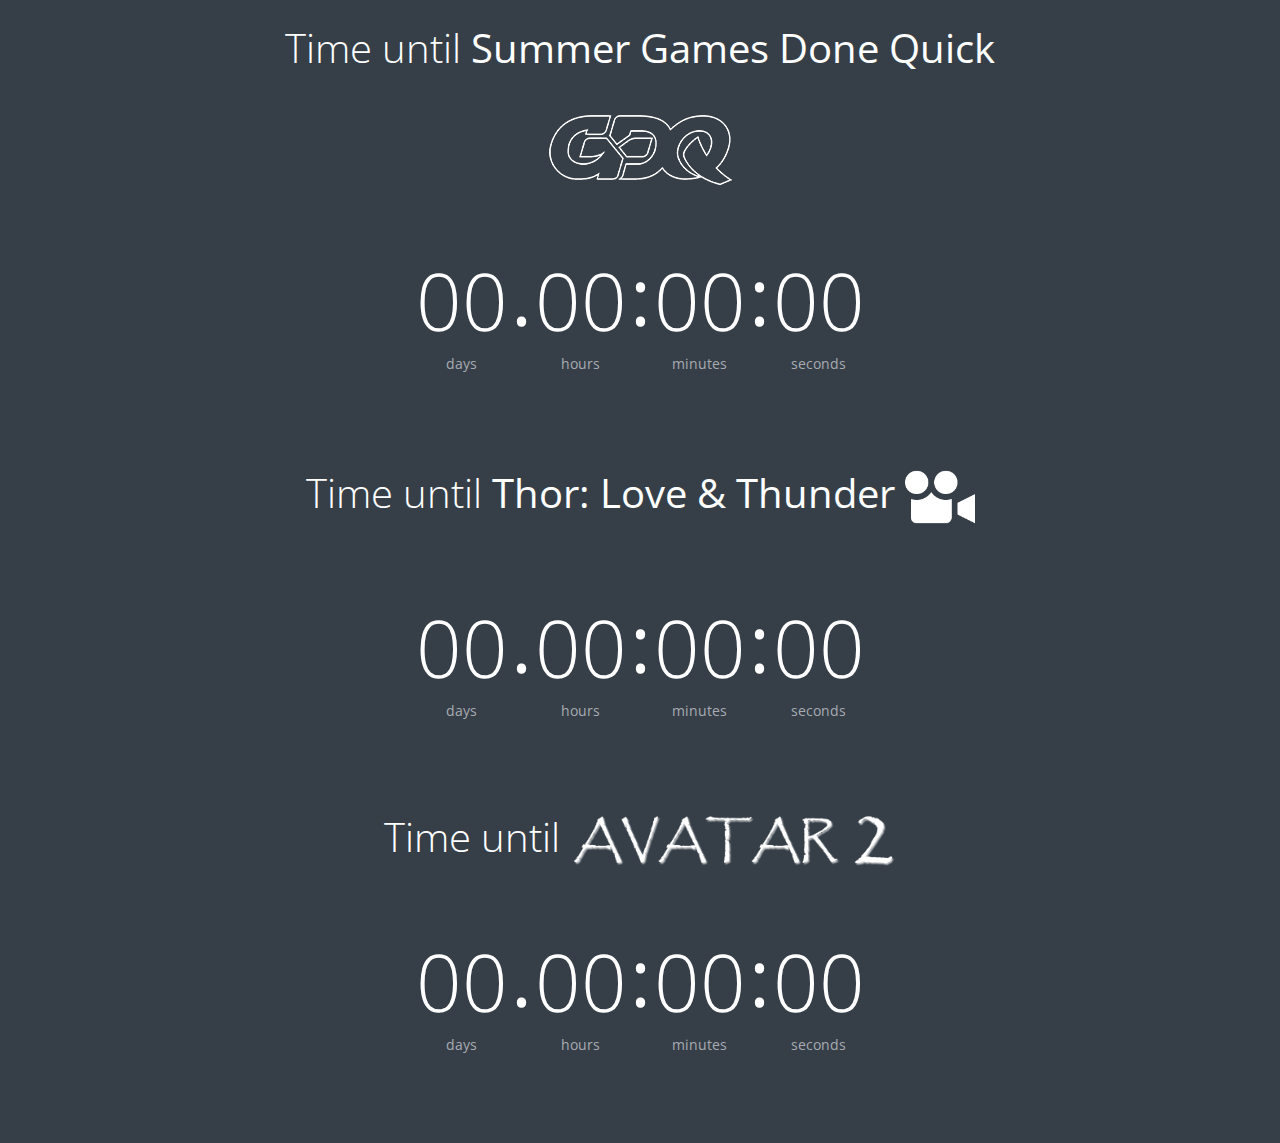
==== countdown/index.html @ e1fc38dd "Update index.html" ====
<html lang="en">
	<head>
		<meta charset="UTF-8">
		<title>This is the countdown</title>
		<link rel="stylesheet" type="text/css" href="theme.css">
	</head>
<body>
	
<!--Countdown 2-->
<p class="title">Time until <strong>Summer Games Done Quick</strong> <p/>
	<p class="title"><img src="images\gdq.png" height="70" align="center"></p>
	 <ul class="countdown2">
        <li>
            <span class="days">00</span>
            <p class="days_ref">days</p>
        </li>
        <li class="seperator">.</li>
        <li>
            <span class="hours">00</span>
            <p class="hours_ref">hours</p>
        </li>
        <li class="seperator">:</li>
        <li>
            <span class="minutes">00</span>
            <p class="minutes_ref">minutes</p>
        </li>
        <li class="seperator">:</li>
        <li>
            <span class="seconds">00</span>
            <p class="seconds_ref">seconds</p>
        </li>
    </ul>

    <script type="text/javascript">
        $('.countdown1').downCount({
            date: '06/26/2023 12:00:00',
            offset: -7
        });
    </script>
<!--End Countdown 2-->
	
<!--Countdown 1-->
	<p class="title">Time until <strong>Thor: Love & Thunder </strong><img src="images\movie.png" height="70" align="center" style="vertical-align:middle"></p>
    <ul class="countdown1">
        <li>
            <span class="days">00</span>
            <p class="days_ref">days</p>
        </li>
        <li class="seperator">.</li>
        <li>
            <span class="hours">00</span>
            <p class="hours_ref">hours</p>
        </li>
        <li class="seperator">:</li>
        <li>
            <span class="minutes">00</span>
            <p class="minutes_ref">minutes</p>
        </li>
        <li class="seperator">:</li>
        <li>
            <span class="seconds">00</span>
            <p class="seconds_ref">seconds</p>
        </li>
    </ul>

    <script type="text/javascript" src="https://ajax.googleapis.com/ajax/libs/jquery/1.9.1/jquery.min.js"></script>
    <script type="text/javascript" src="jquery.downCount.js"></script>

    <script type="text/javascript">
        $('.countdown1').downCount({
            date: '07/08/2022 13:00:00',
            offset: -7
        });
    </script>
<!--End Countdown 1-->
	
<!--Countdown 4-->
	<p class="title">Time until <img src="images\avatar2.png" height="50" align="center" style="vertical-align:middle"></P>
	 <ul class="countdown4">
        <li>
            <span class="days">00</span>
            <p class="days_ref">days</p>
        </li>
        <li class="seperator">.</li>
        <li>
            <span class="hours">00</span>
            <p class="hours_ref">hours</p>
        </li>
        <li class="seperator">:</li>
        <li>
            <span class="minutes">00</span>
            <p class="minutes_ref">minutes</p>
        </li>
        <li class="seperator">:</li>
        <li>
            <span class="seconds">00</span>
            <p class="seconds_ref">seconds</p>
        </li>
    </ul>

    <script type="text/javascript">
        $('.countdown4').downCount({
            date: '12/16/2022 12:00:00',
            offset: -7
        });
    </script>
<!--End Countdown 4-->
	
<!--Countdown 3-->
<!--disabled
	<p class="title">Time until <img src="images\eurovision.png" height="70" align="center" style="vertical-align:middle"> 2022</P>
	 <ul class="countdown3">
        <li>
            <span class="days">00</span>
            <p class="days_ref">days</p>
        </li>
        <li class="seperator">.</li>
        <li>
            <span class="hours">00</span>
            <p class="hours_ref">hours</p>
        </li>
        <li class="seperator">:</li>
        <li>
            <span class="minutes">00</span>
            <p class="minutes_ref">minutes</p>
        </li>
        <li class="seperator">:</li>
        <li>
            <span class="seconds">00</span>
            <p class="seconds_ref">seconds</p>
        </li>
    </ul>

    <script type="text/javascript">
        $('.countdown3').downCount({
            date: '05/10/2022 08:00:00',
            offset: -7
        });
    </script>
<!--End Countdown 3-->

<!--Countdown 5-->
<!--disabled
	<p class="title">Time until <strong>Winter Olympics</strong><p/>
	<p class="title"><img src="images\Winter_Olympics.png" height="70" align="center"></p>
	 <ul class="countdown5">
        <li>
            <span class="days">00</span>
            <p class="days_ref">days</p>
        </li>
        <li class="seperator">.</li>
        <li>
            <span class="hours">00</span>
            <p class="hours_ref">hours</p>
        </li>
        <li class="seperator">:</li>
        <li>
            <span class="minutes">00</span>
            <p class="minutes_ref">minutes</p>
        </li>
        <li class="seperator">:</li>
        <li>
            <span class="seconds">00</span>
            <p class="seconds_ref">seconds</p>
        </li>
    </ul>

    <script type="text/javascript">
        $('.countdown5').downCount({
            date: '04/04/2022 12:00:00',
            offset: -7
        });
    </script>
<!--End Countdown 5-->	


</body>
</html>
---- countdown/theme.css ----
@import url(https://fonts.googleapis.com/css?family=Open+Sans:300,400);

            body {
                background: #363f48;
                color: white;
                font: normal 12px 'Open Sans', sans-serif;
                margin-top: 20px;
            }
			
			p.title {
			    font-size:40px;
                font-weight: 200;
				text-align: center;
			}
			
	/* Countdown 1 */

            ul.countdown1 {
                list-style: none;
                margin: 75px 0;
                padding: 0;
                display: block;
                text-align: center;
            }

            ul.countdown1 li {
                display: inline-block;
            }

            ul.countdown1 li span {
                font-size: 80px;
                font-weight: 300;
                line-height: 80px;
            }

            ul.countdown1 li.seperator {
                font-size: 80px;
                line-height: 70px;
                vertical-align: top;
            }

            ul.countdown1 li p {
                color: #a7abb1;
                font-size: 14px;
            }
			
	/* Countdown 2 */
			
			ul.countdown2 {
                list-style: none;
                margin: 75px 0;
                padding: 0;
                display: block;
                text-align: center;
            }

            ul.countdown2 li {
                display: inline-block;
            }

            ul.countdown2 li span {
                font-size: 80px;
                font-weight: 300;
                line-height: 80px;
            }

            ul.countdown2 li.seperator {
                font-size: 80px;
                line-height: 70px;
                vertical-align: top;
            }

            ul.countdown2 li p {
                color: #a7abb1;
                font-size: 14px;
            }
			
	/* Countdown 3 */
			
			ul.countdown3 {
                list-style: none;
                margin: 75px 0;
                padding: 0;
                display: block;
                text-align: center;
            }

            ul.countdown3 li {
                display: inline-block;
            }

            ul.countdown3 li span {
                font-size: 80px;
                font-weight: 300;
                line-height: 80px;
            }

            ul.countdown3 li.seperator {
                font-size: 80px;
                line-height: 70px;
                vertical-align: top;
            }

            ul.countdown3 li p {
                color: #a7abb1;
                font-size: 14px;
            }
			
	/* Countdown 4 */
			
			ul.countdown4 {
                list-style: none;
                margin: 75px 0;
                padding: 0;
                display: block;
                text-align: center;
            }

            ul.countdown4 li {
                display: inline-block;
            }

            ul.countdown4 li span {
                font-size: 80px;
                font-weight: 300;
                line-height: 80px;
            }

            ul.countdown4 li.seperator {
                font-size: 80px;
                line-height: 70px;
                vertical-align: top;
            }

            ul.countdown4 li p {
                color: #a7abb1;
                font-size: 14px;
            }
			

            a {
                color: #76949F;
                text-decoration: none;
            }

            a:hover {
                text-decoration: underline;
            }

            .btn {
                background: #f56c4c;
                margin: 40px auto;
                padding: 12px;
                display: block;
                width: 100px;
                color: white;
                text-align: center;
                text-transform: uppercase;
                font-weight: bold;
                text-decoration: none;
                -webkit-border-radius: 2px;
                   -moz-border-radius: 2px;
                        border-radius: 2px;
            }

            .btn:hover {
                text-decoration: none;
                opacity: .7;
            }
			
/* Countdown 5 */
			
			ul.countdown5 {
                list-style: none;
                margin: 75px 0;
                padding: 0;
                display: block;
                text-align: center;
            }

            ul.countdown5 li {
                display: inline-block;
            }

            ul.countdown5 li span {
                font-size: 80px;
                font-weight: 300;
                line-height: 80px;
            }

            ul.countdown5 li.seperator {
                font-size: 80px;
                line-height: 70px;
                vertical-align: top;
            }

            ul.countdown5 li p {
                color: #a7abb1;
                font-size: 14px;
            }
			

            a {
                color: #76949F;
                text-decoration: none;
            }

            a:hover {
                text-decoration: underline;
            }

            .btn {
                background: #f56c4c;
                margin: 40px auto;
                padding: 12px;
                display: block;
                width: 100px;
                color: white;
                text-align: center;
                text-transform: uppercase;
                font-weight: bold;
                text-decoration: none;
                -webkit-border-radius: 2px;
                   -moz-border-radius: 2px;
                        border-radius: 2px;
            }

            .btn:hover {
                text-decoration: none;
                opacity: .7;
            }
			
/* Countdown 6 */
			
			ul.countdown6 {
                list-style: none;
                margin: 75px 0;
                padding: 0;
                display: block;
                text-align: center;
            }

            ul.countdown6 li {
                display: inline-block;
            }

            ul.countdown6 li span {
                font-size: 80px;
                font-weight: 300;
                line-height: 80px;
            }

            ul.countdown6 li.seperator {
                font-size: 80px;
                line-height: 70px;
                vertical-align: top;
            }

            ul.countdown6 li p {
                color: #a7abb1;
                font-size: 14px;
            }
			

            a {
                color: #76949F;
                text-decoration: none;
            }

            a:hover {
                text-decoration: underline;
            }

            .btn {
                background: #f56c4c;
                margin: 40px auto;
                padding: 12px;
                display: block;
                width: 100px;
                color: white;
                text-align: center;
                text-transform: uppercase;
                font-weight: bold;
                text-decoration: none;
                -webkit-border-radius: 2px;
                   -moz-border-radius: 2px;
                        border-radius: 2px;
            }

            .btn:hover {
                text-decoration: none;
                opacity: .7;
            }
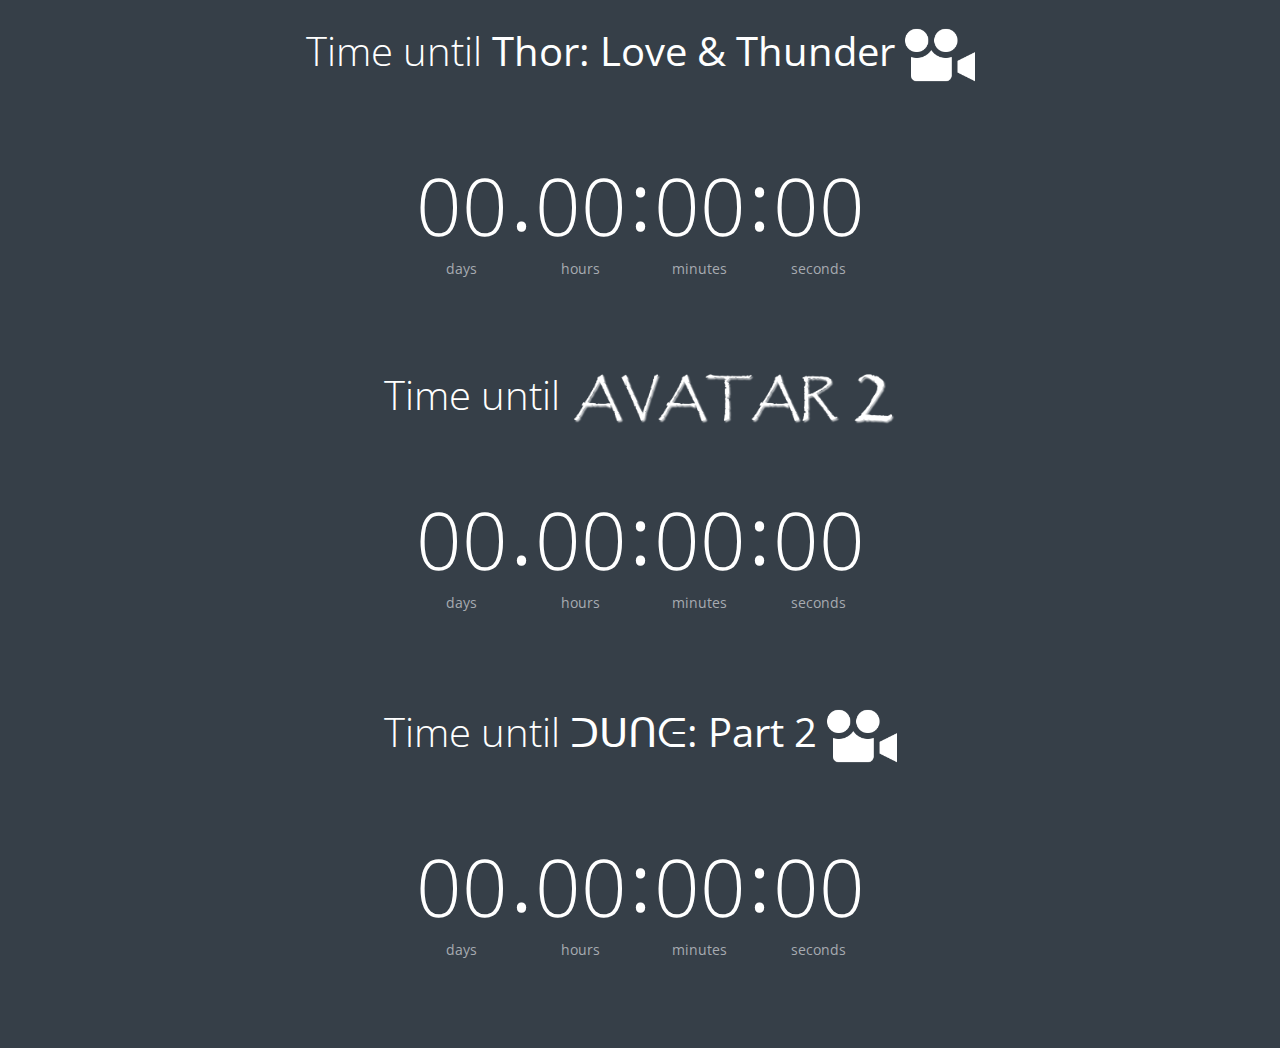
==== commit 232dcf2f: "Update index.html" ====
--- a/countdown/index.html
+++ b/countdown/index.html
@@ -7,7 +7,7 @@
 <body>
 	
 <!--Countdown 2-->
-<p class="title">Time until <strong>Summer Games Done Quick</strong> <p/>
+<!--<p class="title">Time until <strong>Summer Games Done Quick</strong> <p/>
 	<p class="title"><img src="images\gdq.png" height="70" align="center"></p>
 	 <ul class="countdown2">
         <li>
@@ -36,7 +36,7 @@
             date: '06/26/2023 12:00:00',
             offset: -7
         });
-    </script>
+    </script>-->
 <!--End Countdown 2-->
 	
 <!--Countdown 1-->
@@ -107,8 +107,7 @@
 <!--End Countdown 4-->
 	
 <!--Countdown 3-->
-<!--disabled
-	<p class="title">Time until <img src="images\eurovision.png" height="70" align="center" style="vertical-align:middle"> 2022</P>
+	<p class="title">Time until <strong>ᑐᑌᑎᕮ: Part 2</strong> <img src="images\movie.png" height="70" align="center" style="vertical-align:middle"></P>
 	 <ul class="countdown3">
         <li>
             <span class="days">00</span>
@@ -133,7 +132,7 @@
 
     <script type="text/javascript">
         $('.countdown3').downCount({
-            date: '05/10/2022 08:00:00',
+            date: '11/17/2023 08:00:00',
             offset: -7
         });
     </script>
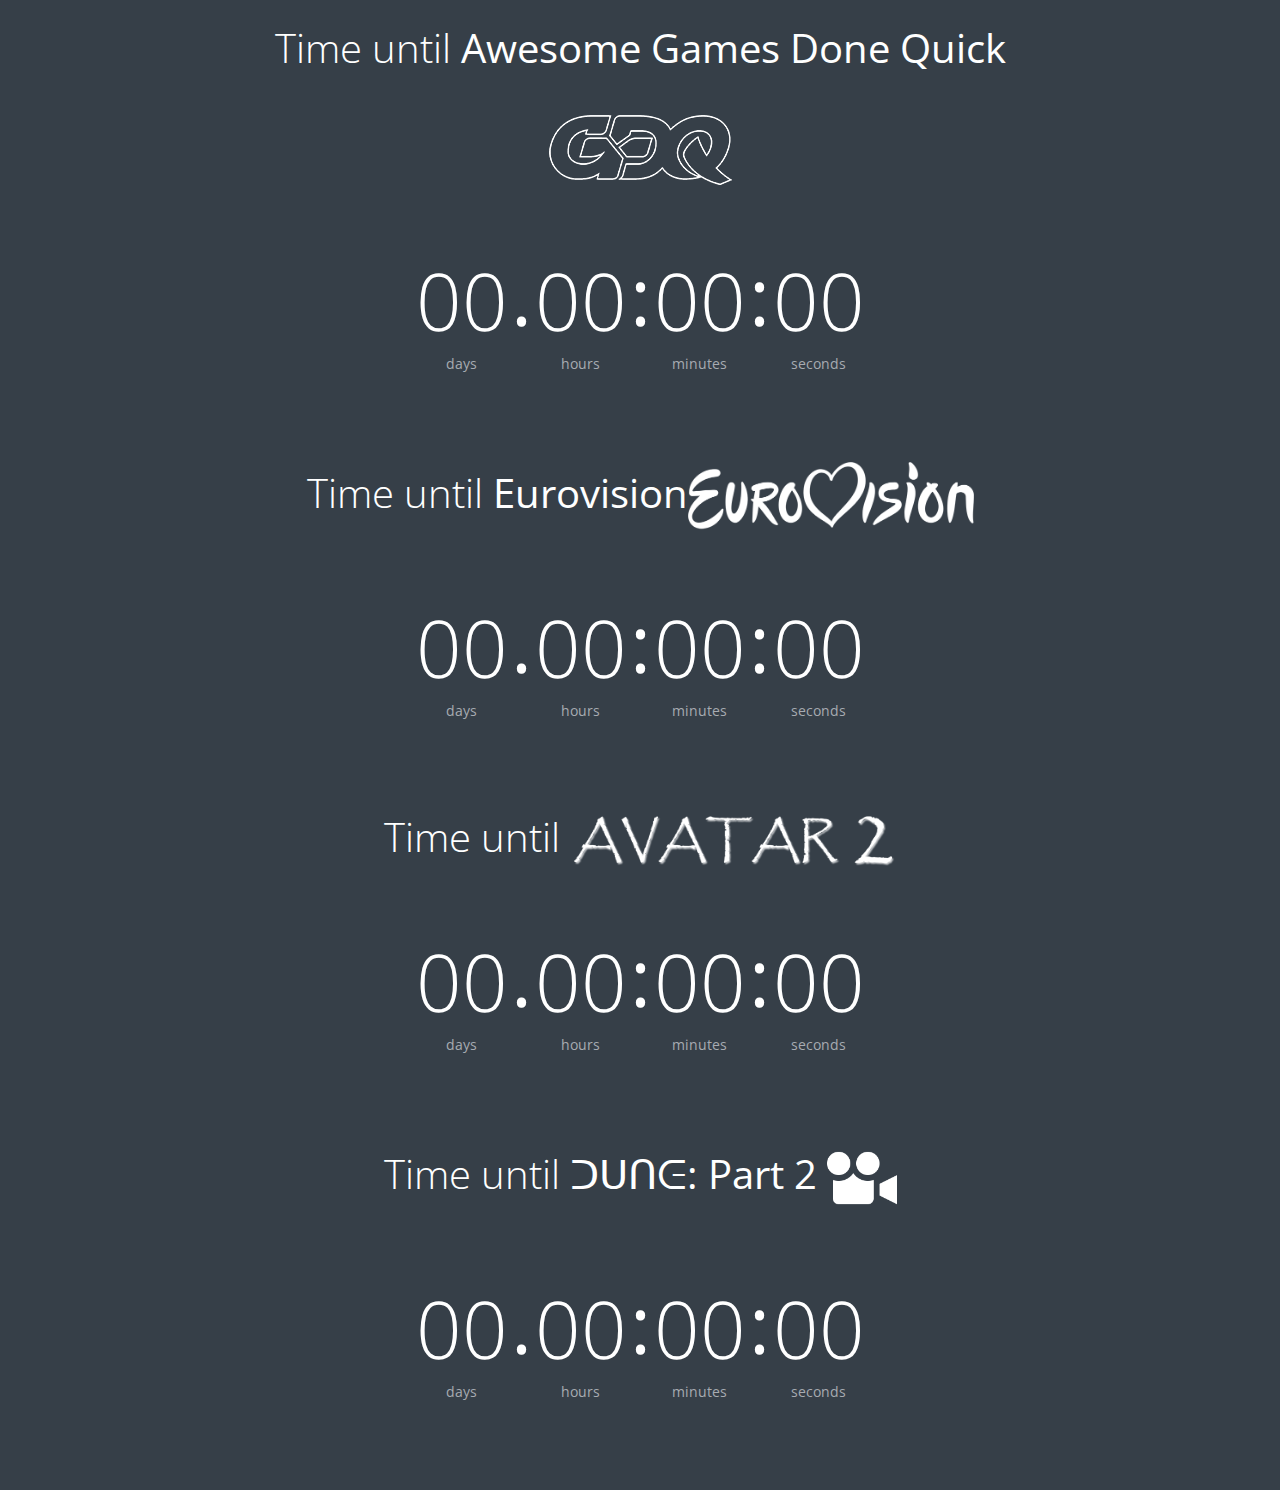
==== commit 99b698e9: "Update index.html" ====
--- a/countdown/index.html
+++ b/countdown/index.html
@@ -7,7 +7,7 @@
 <body>
 	
 <!--Countdown 2-->
-<!--<p class="title">Time until <strong>Summer Games Done Quick</strong> <p/>
+<p class="title">Time until <strong>Awesome Games Done Quick</strong> <p/>
 	<p class="title"><img src="images\gdq.png" height="70" align="center"></p>
 	 <ul class="countdown2">
         <li>
@@ -33,14 +33,14 @@
 
     <script type="text/javascript">
         $('.countdown1').downCount({
-            date: '06/26/2023 12:00:00',
+            date: '01/08/2023 12:00:00',
             offset: -7
         });
-    </script>-->
+    </script>
 <!--End Countdown 2-->
 	
 <!--Countdown 1-->
-	<p class="title">Time until <strong>Thor: Love & Thunder </strong><img src="images\movie.png" height="70" align="center" style="vertical-align:middle"></p>
+	<p class="title">Time until <strong>Eurovision</strong><img src="images\eurovision.png" height="70" align="center" style="vertical-align:middle"></p>
     <ul class="countdown1">
         <li>
             <span class="days">00</span>
@@ -68,7 +68,7 @@
 
     <script type="text/javascript">
         $('.countdown1').downCount({
-            date: '07/08/2022 13:00:00',
+            date: '05/01/2023 13:00:00',
             offset: -7
         });
     </script>
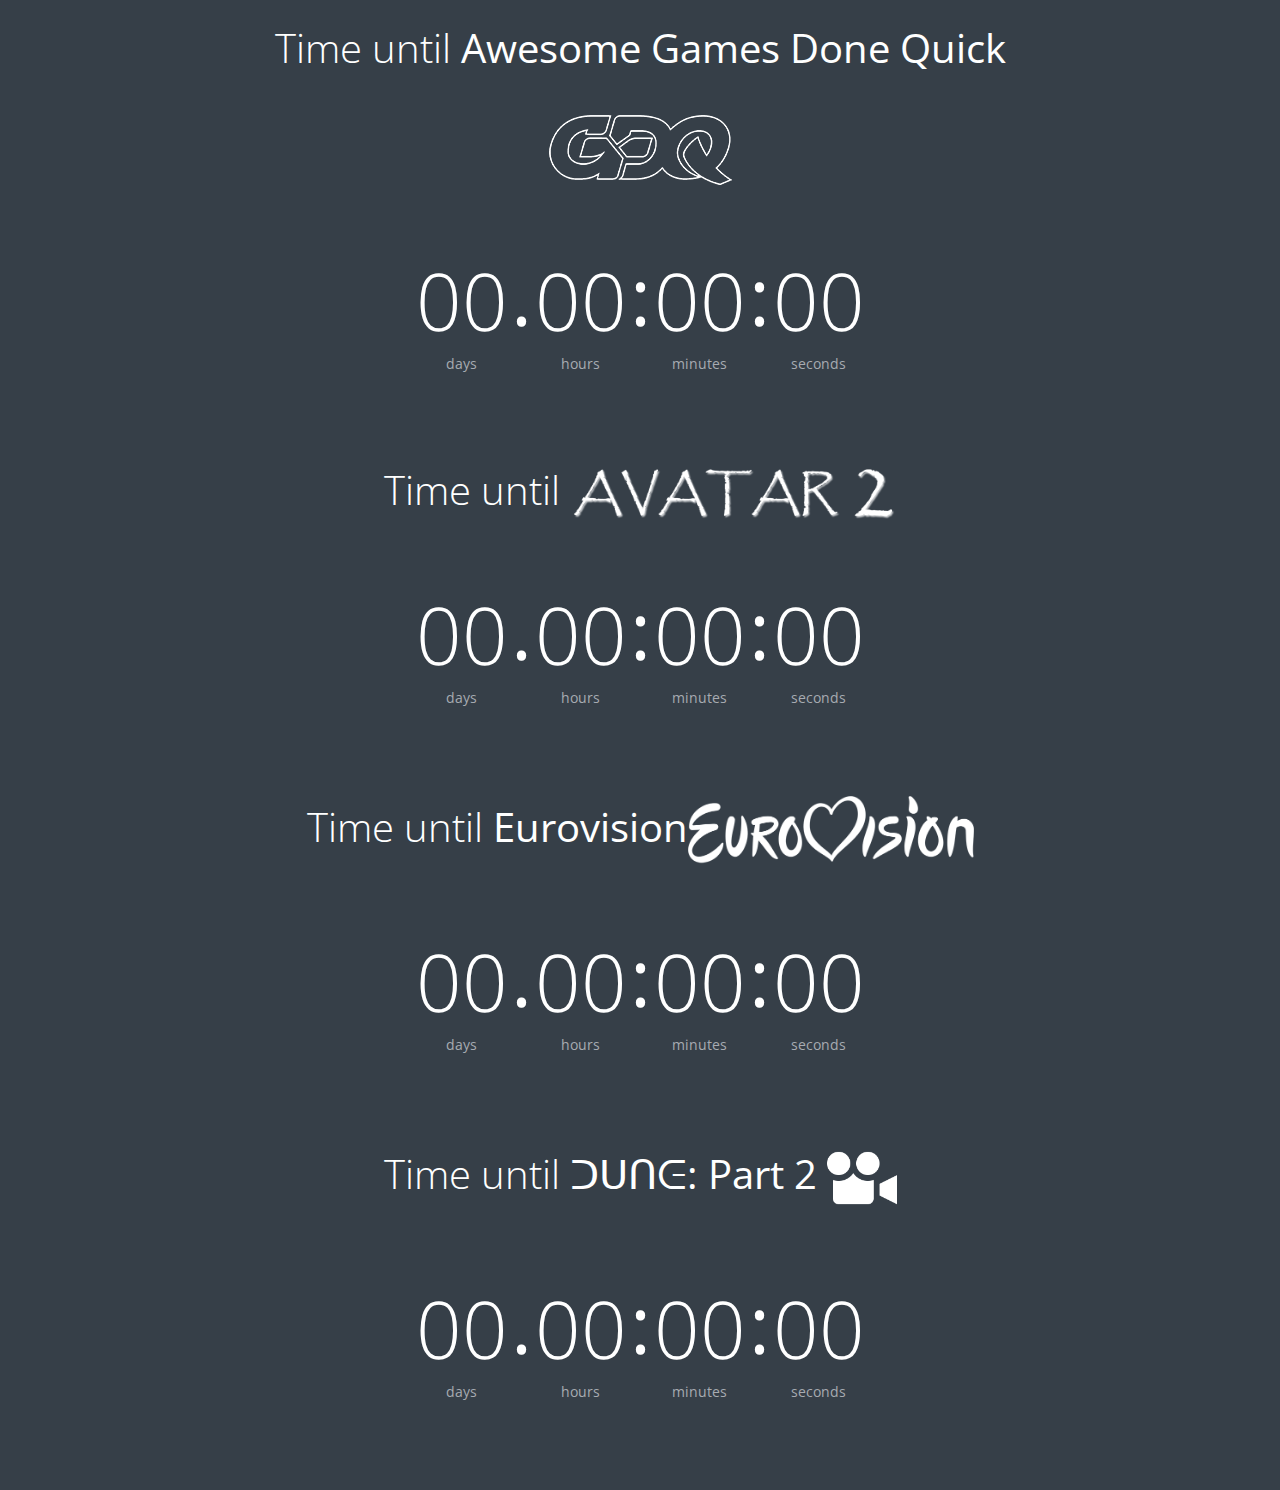
==== commit 009e7545: "Update index.html" ====
--- a/countdown/index.html
+++ b/countdown/index.html
@@ -39,6 +39,40 @@
     </script>
 <!--End Countdown 2-->
 	
+
+	
+<!--Countdown 4-->
+	<p class="title">Time until <img src="images\avatar2.png" height="50" align="center" style="vertical-align:middle"></P>
+	 <ul class="countdown4">
+        <li>
+            <span class="days">00</span>
+            <p class="days_ref">days</p>
+        </li>
+        <li class="seperator">.</li>
+        <li>
+            <span class="hours">00</span>
+            <p class="hours_ref">hours</p>
+        </li>
+        <li class="seperator">:</li>
+        <li>
+            <span class="minutes">00</span>
+            <p class="minutes_ref">minutes</p>
+        </li>
+        <li class="seperator">:</li>
+        <li>
+            <span class="seconds">00</span>
+            <p class="seconds_ref">seconds</p>
+        </li>
+    </ul>
+
+    <script type="text/javascript">
+        $('.countdown4').downCount({
+            date: '12/16/2022 12:00:00',
+            offset: -7
+        });
+    </script>
+<!--End Countdown 4-->
+	
 <!--Countdown 1-->
 	<p class="title">Time until <strong>Eurovision</strong><img src="images\eurovision.png" height="70" align="center" style="vertical-align:middle"></p>
     <ul class="countdown1">
@@ -73,38 +107,6 @@
         });
     </script>
 <!--End Countdown 1-->
-	
-<!--Countdown 4-->
-	<p class="title">Time until <img src="images\avatar2.png" height="50" align="center" style="vertical-align:middle"></P>
-	 <ul class="countdown4">
-        <li>
-            <span class="days">00</span>
-            <p class="days_ref">days</p>
-        </li>
-        <li class="seperator">.</li>
-        <li>
-            <span class="hours">00</span>
-            <p class="hours_ref">hours</p>
-        </li>
-        <li class="seperator">:</li>
-        <li>
-            <span class="minutes">00</span>
-            <p class="minutes_ref">minutes</p>
-        </li>
-        <li class="seperator">:</li>
-        <li>
-            <span class="seconds">00</span>
-            <p class="seconds_ref">seconds</p>
-        </li>
-    </ul>
-
-    <script type="text/javascript">
-        $('.countdown4').downCount({
-            date: '12/16/2022 12:00:00',
-            offset: -7
-        });
-    </script>
-<!--End Countdown 4-->
 	
 <!--Countdown 3-->
 	<p class="title">Time until <strong>ᑐᑌᑎᕮ: Part 2</strong> <img src="images\movie.png" height="70" align="center" style="vertical-align:middle"></P>
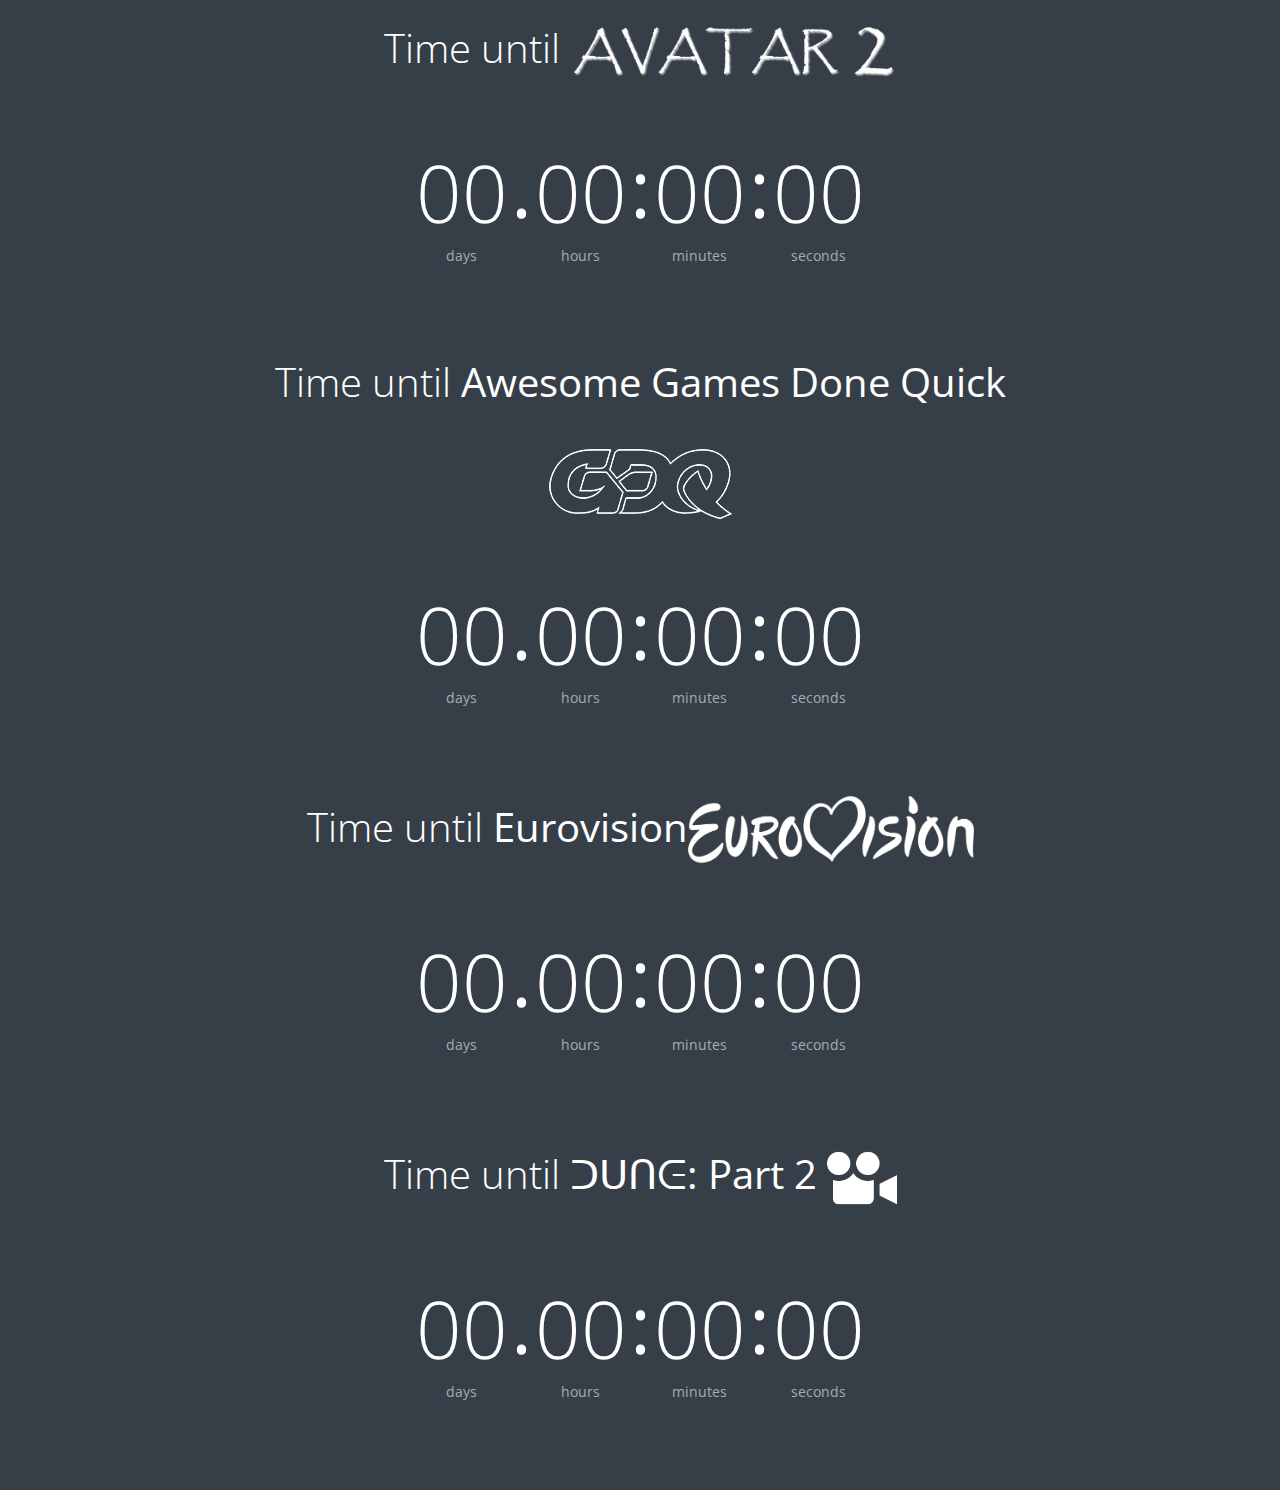
==== commit a349d519: "Update index.html" ====
--- a/countdown/index.html
+++ b/countdown/index.html
@@ -5,6 +5,39 @@
 		<link rel="stylesheet" type="text/css" href="theme.css">
 	</head>
 <body>
+
+	
+<!--Countdown 4-->
+	<p class="title">Time until <img src="images\avatar2.png" height="50" align="center" style="vertical-align:middle"></P>
+	 <ul class="countdown4">
+        <li>
+            <span class="days">00</span>
+            <p class="days_ref">days</p>
+        </li>
+        <li class="seperator">.</li>
+        <li>
+            <span class="hours">00</span>
+            <p class="hours_ref">hours</p>
+        </li>
+        <li class="seperator">:</li>
+        <li>
+            <span class="minutes">00</span>
+            <p class="minutes_ref">minutes</p>
+        </li>
+        <li class="seperator">:</li>
+        <li>
+            <span class="seconds">00</span>
+            <p class="seconds_ref">seconds</p>
+        </li>
+    </ul>
+
+    <script type="text/javascript">
+        $('.countdown4').downCount({
+            date: '12/16/2022 12:00:00',
+            offset: -7
+        });
+    </script>
+<!--End Countdown 4-->
 	
 <!--Countdown 2-->
 <p class="title">Time until <strong>Awesome Games Done Quick</strong> <p/>
@@ -39,39 +72,6 @@
     </script>
 <!--End Countdown 2-->
 	
-
-	
-<!--Countdown 4-->
-	<p class="title">Time until <img src="images\avatar2.png" height="50" align="center" style="vertical-align:middle"></P>
-	 <ul class="countdown4">
-        <li>
-            <span class="days">00</span>
-            <p class="days_ref">days</p>
-        </li>
-        <li class="seperator">.</li>
-        <li>
-            <span class="hours">00</span>
-            <p class="hours_ref">hours</p>
-        </li>
-        <li class="seperator">:</li>
-        <li>
-            <span class="minutes">00</span>
-            <p class="minutes_ref">minutes</p>
-        </li>
-        <li class="seperator">:</li>
-        <li>
-            <span class="seconds">00</span>
-            <p class="seconds_ref">seconds</p>
-        </li>
-    </ul>
-
-    <script type="text/javascript">
-        $('.countdown4').downCount({
-            date: '12/16/2022 12:00:00',
-            offset: -7
-        });
-    </script>
-<!--End Countdown 4-->
 	
 <!--Countdown 1-->
 	<p class="title">Time until <strong>Eurovision</strong><img src="images\eurovision.png" height="70" align="center" style="vertical-align:middle"></p>
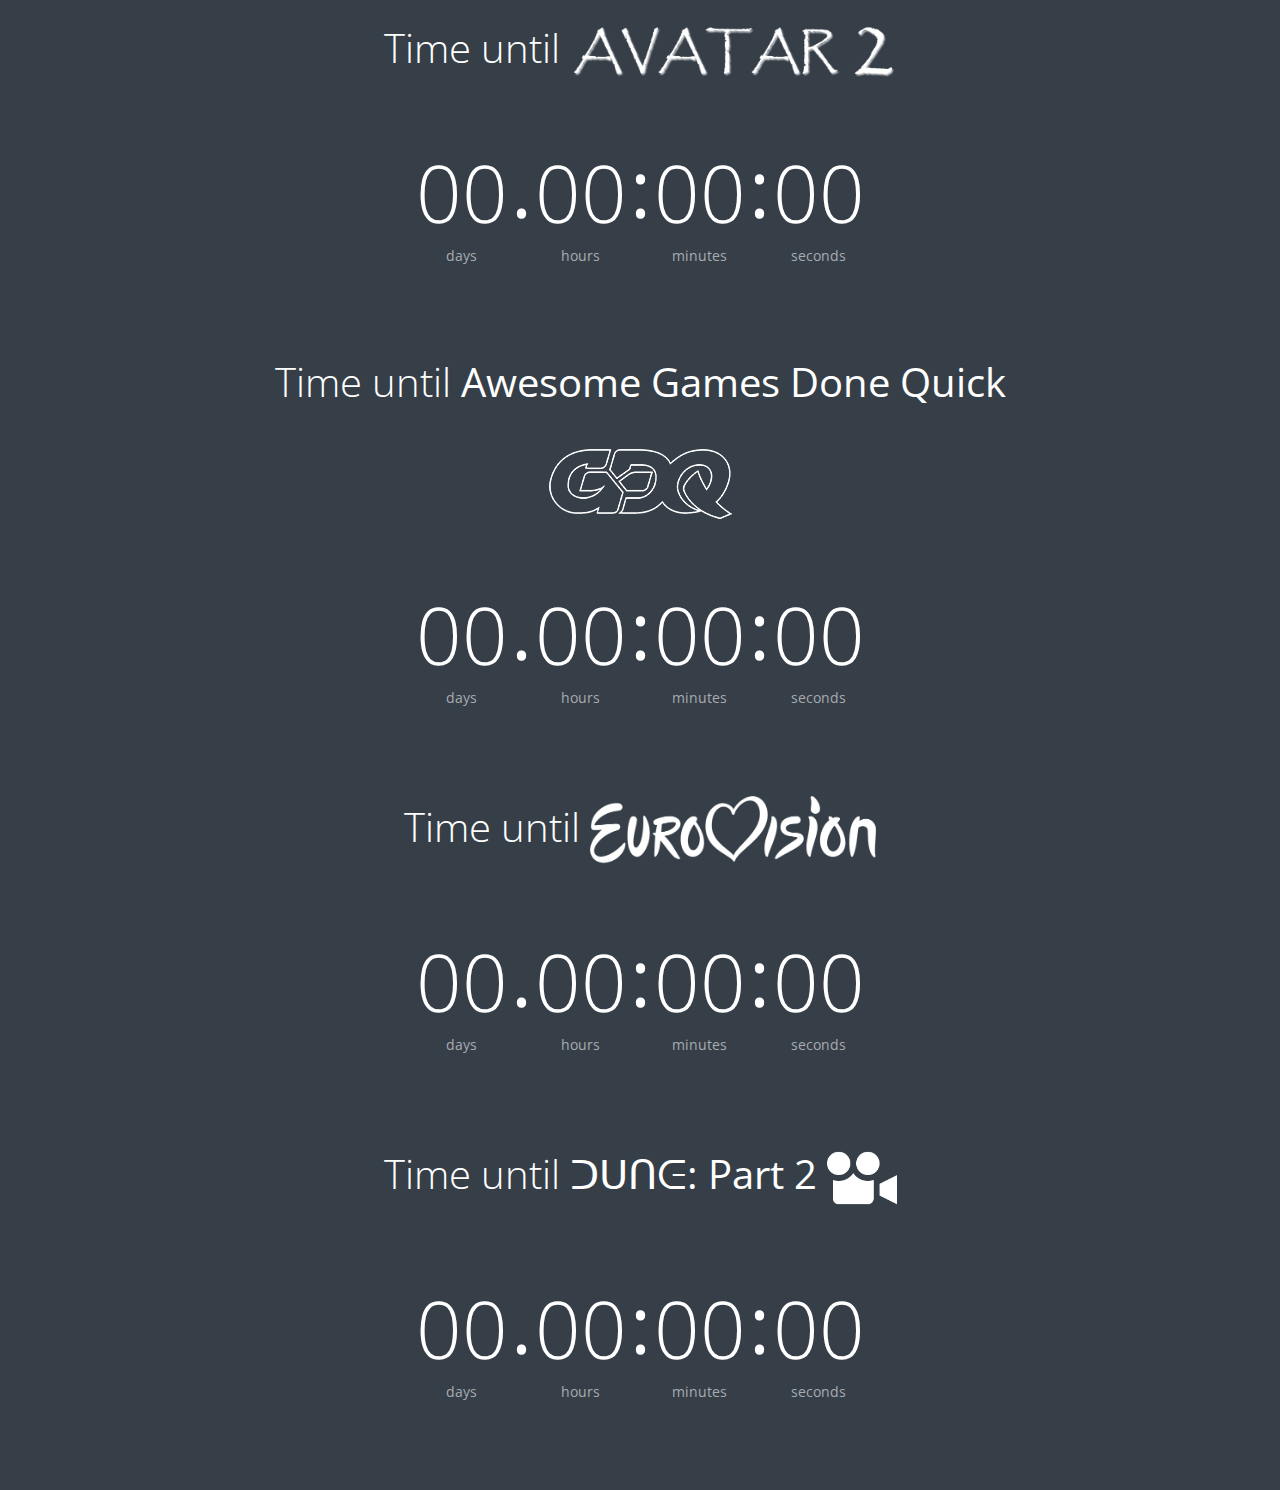
==== commit 00f1d962: "Update index.html" ====
--- a/countdown/index.html
+++ b/countdown/index.html
@@ -74,7 +74,7 @@
 	
 	
 <!--Countdown 1-->
-	<p class="title">Time until <strong>Eurovision</strong><img src="images\eurovision.png" height="70" align="center" style="vertical-align:middle"></p>
+	<p class="title">Time until <strong></strong><img src="images\eurovision.png" height="70" align="center" style="vertical-align:middle"></p>
     <ul class="countdown1">
         <li>
             <span class="days">00</span>
